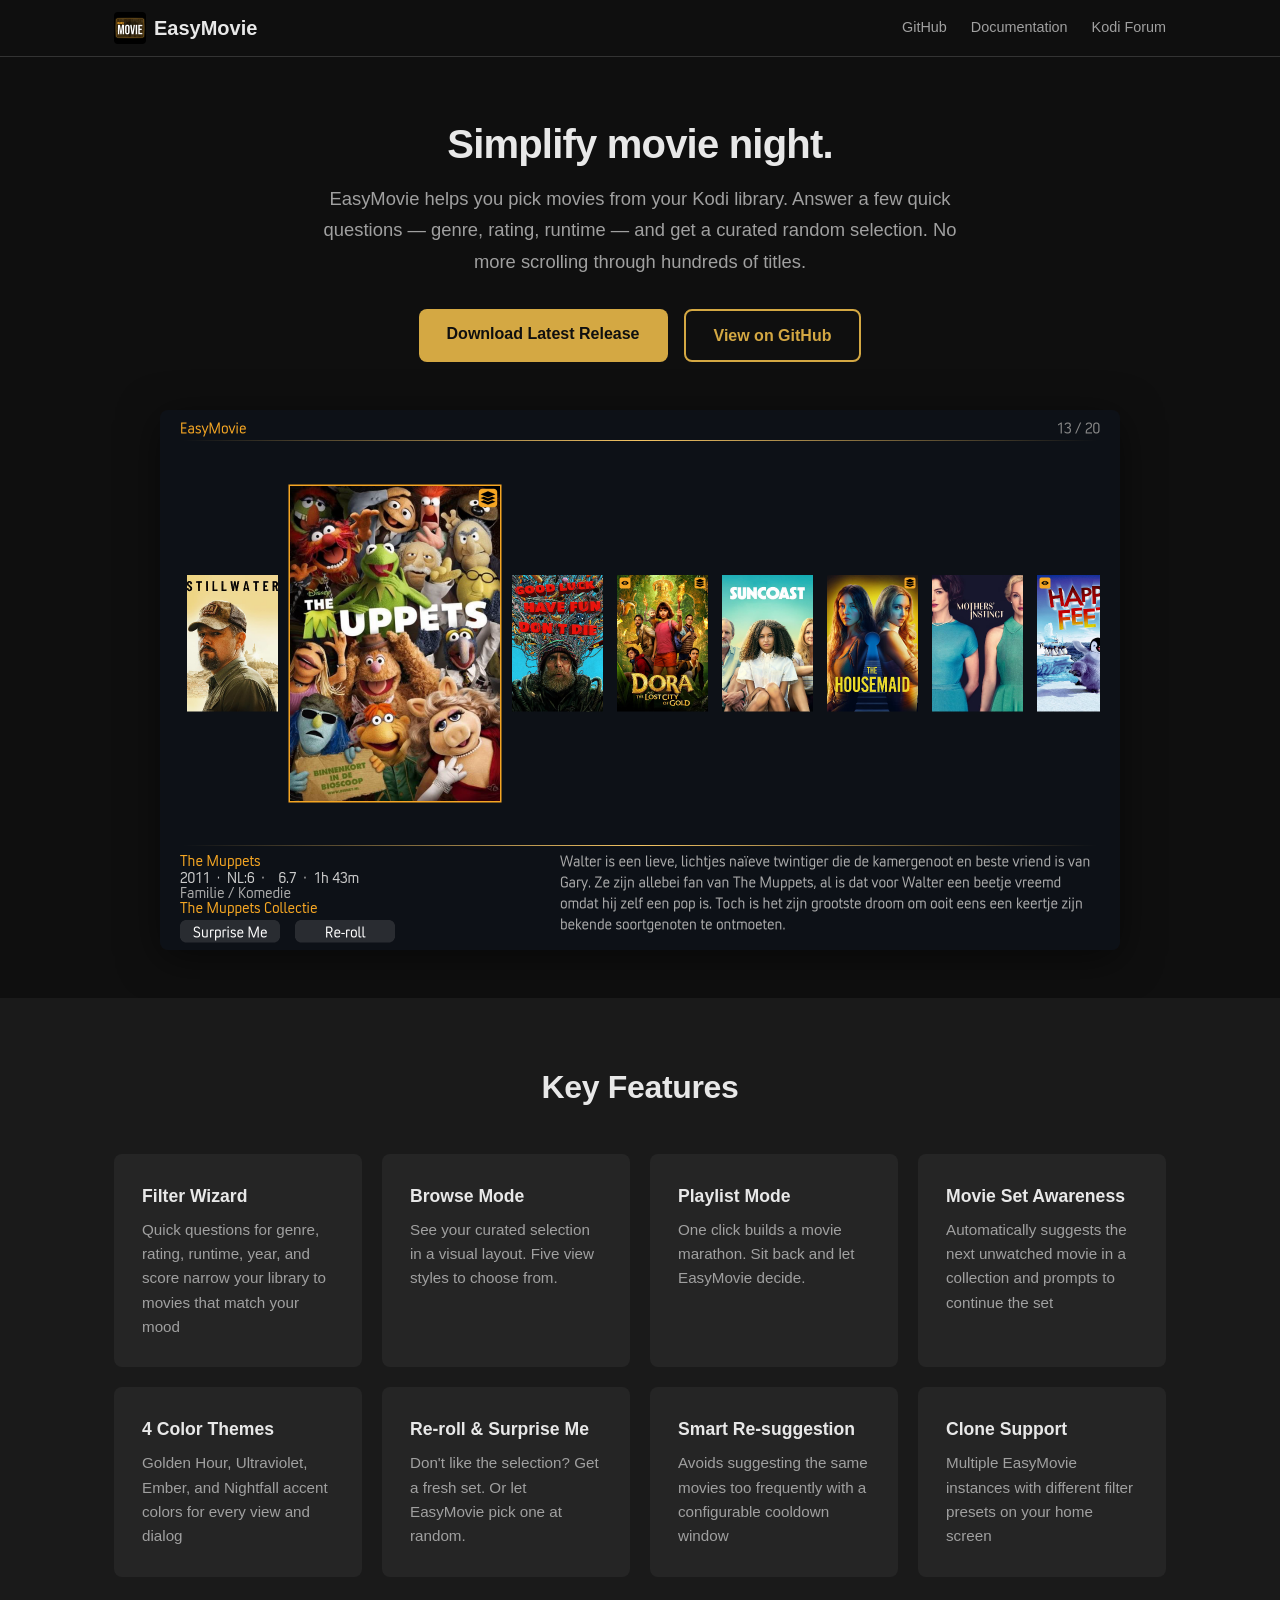
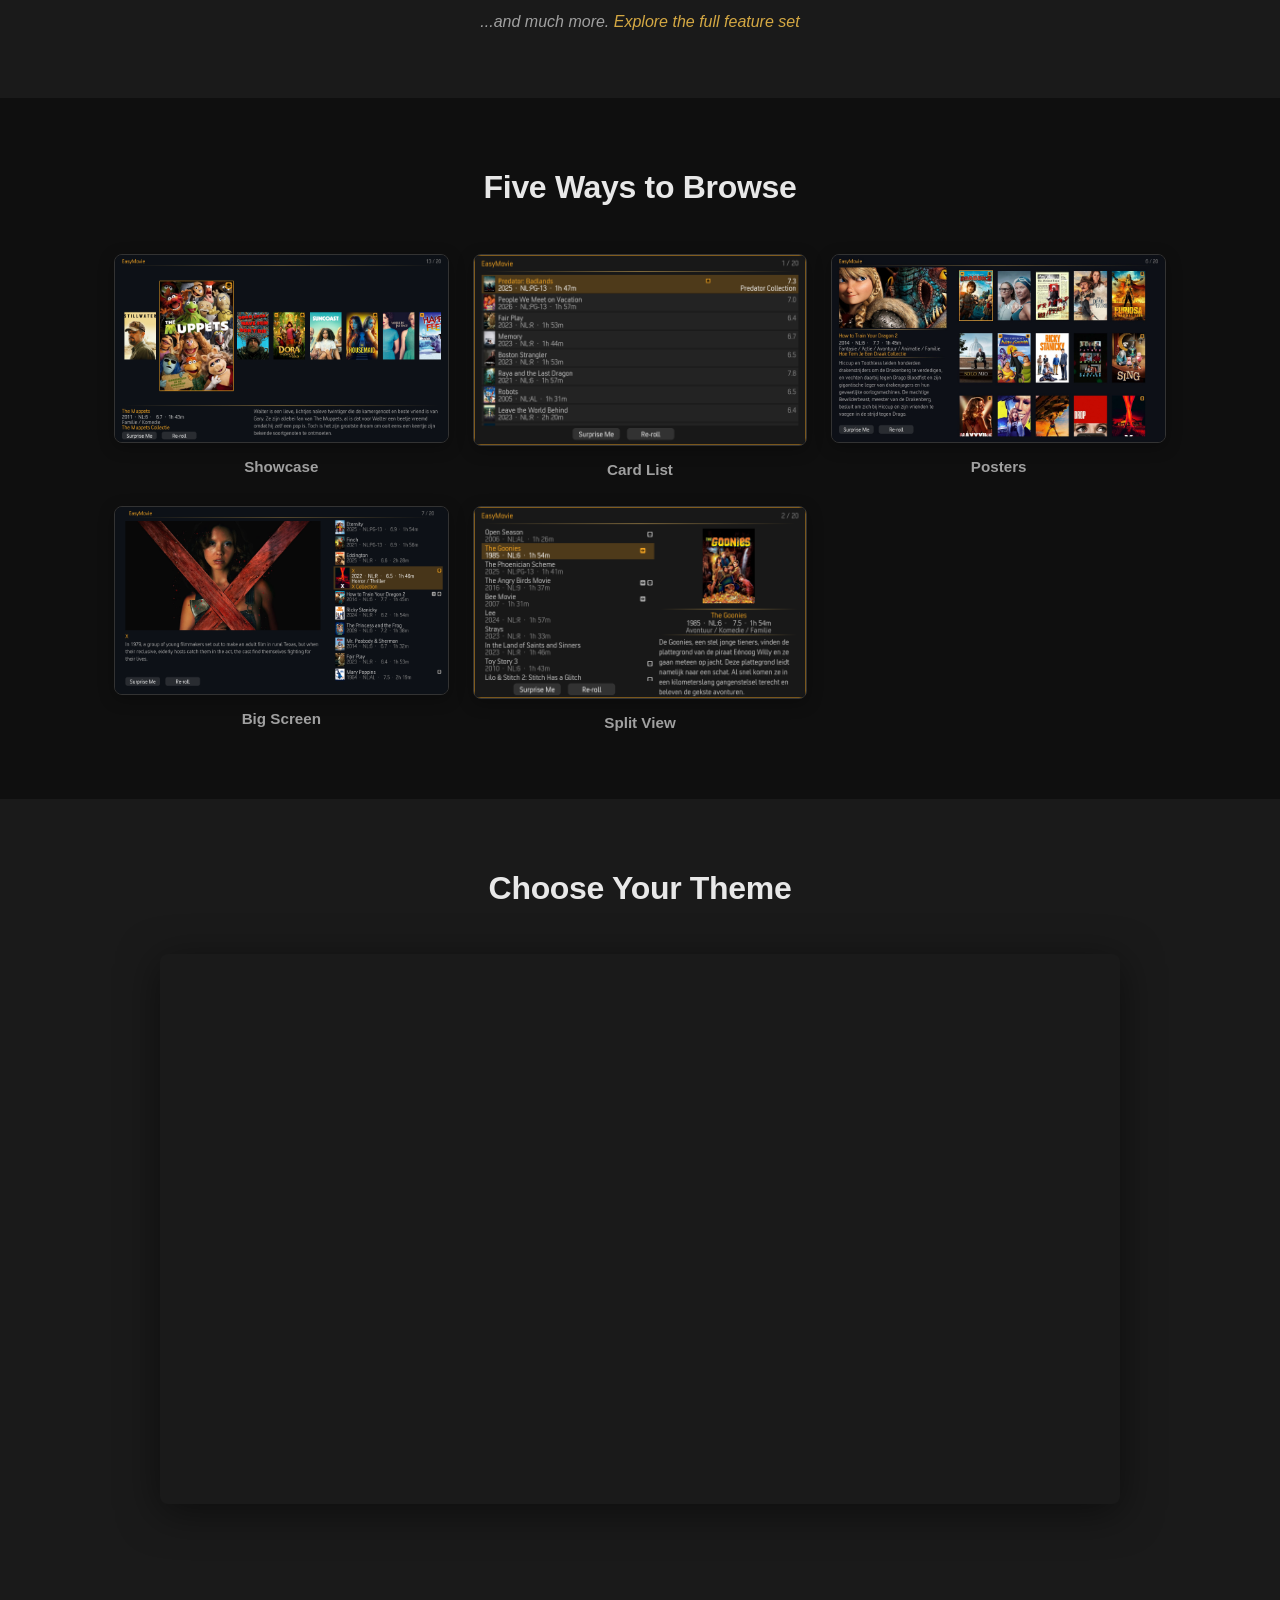
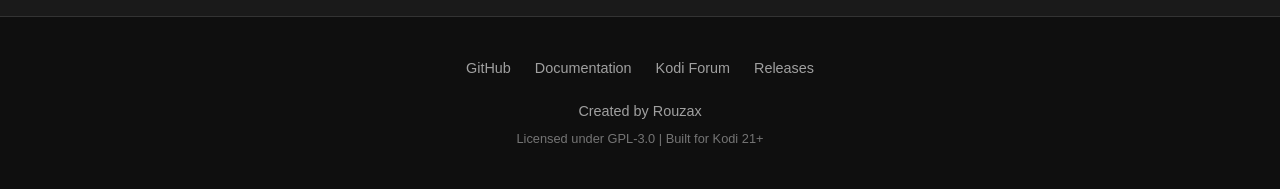
==== site/index.html @ fac3b6c4 "docs(site): scaffold MkDocs Material site and gh-pages deploy - Move docs/index.html landing page as" ====
<!DOCTYPE html>
<html lang="en">
<head>
    <meta charset="UTF-8">
    <meta name="viewport" content="width=device-width, initial-scale=1.0">
    <title>EasyMovie - Simplify movie night.</title>
    <meta name="description" content="EasyMovie helps you pick movies for movie night. Answer a few questions, get a curated selection from your Kodi library.">
    <link rel="icon" type="image/png" href="images/icon.png">
    <link rel="stylesheet" href="style.css">
</head>
<body>

<header class="site-header">
    <div class="header-inner">
        <a href="./" class="wordmark">
            <img src="images/icon.png" alt="EasyMovie icon" class="wordmark-icon" width="32" height="32">
            <span>EasyMovie</span>
        </a>
        <nav>
            <a href="https://github.com/Rouzax/script.easymovie" target="_blank" rel="noopener noreferrer">GitHub</a>
            <a href="docs/">Documentation</a>
            <a href="https://forum.kodi.tv/showthread.php?tid=385063" target="_blank" rel="noopener noreferrer">Kodi Forum</a>
        </nav>
    </div>
</header>

<main>

    <section class="hero">
        <div class="hero-inner">
            <h1>Simplify movie night.</h1>
            <p>EasyMovie helps you pick movies from your Kodi library. Answer a few quick questions &mdash; genre, rating, runtime &mdash; and get a curated random selection. No more scrolling through hundreds of titles.</p>
            <div class="hero-buttons">
                <a href="https://github.com/Rouzax/script.easymovie/releases/latest" class="btn btn-primary">Download Latest Release</a>
                <a href="https://github.com/Rouzax/script.easymovie" class="btn btn-secondary">View on GitHub</a>
            </div>
            <div class="hero-screenshot">
                <img src="images/view-showcase-golden-hour.png" alt="EasyMovie Showcase view showing movie selection in Golden Hour theme">
            </div>
        </div>
    </section>

    <section class="features">
        <div class="section-inner">
            <h2>Key Features</h2>
            <div class="features-grid">
                <div class="feature-card">
                    <h3>Filter Wizard</h3>
                    <p>Quick questions for genre, rating, runtime, year, and score narrow your library to movies that match your mood</p>
                </div>
                <div class="feature-card">
                    <h3>Browse Mode</h3>
                    <p>See your curated selection in a visual layout. Five view styles to choose from.</p>
                </div>
                <div class="feature-card">
                    <h3>Playlist Mode</h3>
                    <p>One click builds a movie marathon. Sit back and let EasyMovie decide.</p>
                </div>
                <div class="feature-card">
                    <h3>Movie Set Awareness</h3>
                    <p>Automatically suggests the next unwatched movie in a collection and prompts to continue the set</p>
                </div>
                <div class="feature-card">
                    <h3>4 Color Themes</h3>
                    <p>Golden Hour, Ultraviolet, Ember, and Nightfall accent colors for every view and dialog</p>
                </div>
                <div class="feature-card">
                    <h3>Re-roll &amp; Surprise Me</h3>
                    <p>Don't like the selection? Get a fresh set. Or let EasyMovie pick one at random.</p>
                </div>
                <div class="feature-card">
                    <h3>Smart Re-suggestion</h3>
                    <p>Avoids suggesting the same movies too frequently with a configurable cooldown window</p>
                </div>
                <div class="feature-card">
                    <h3>Clone Support</h3>
                    <p>Multiple EasyMovie instances with different filter presets on your home screen</p>
                </div>
            </div>
            <p class="features-more">...and much more. <a href="docs/">Explore the full feature set</a></p>
        </div>
    </section>

    <section class="views">
        <div class="section-inner">
            <h2>Five Ways to Browse</h2>
            <div class="views-grid">
                <div class="view-item">
                    <img src="images/view-showcase-golden-hour.png" alt="EasyMovie Showcase view with horizontal filmstrip carousel and large fanart backdrop">
                    <span class="view-label">Showcase</span>
                </div>
                <div class="view-item">
                    <img src="images/view-card-list-golden-hour.png" alt="EasyMovie Card List view showing movies in compact rows with details">
                    <span class="view-label">Card List</span>
                </div>
                <div class="view-item">
                    <img src="images/view-posters-golden-hour.png" alt="EasyMovie Posters view displaying movie poster artwork in a grid">
                    <span class="view-label">Posters</span>
                </div>
                <div class="view-item">
                    <img src="images/view-big-screen-golden-hour.png" alt="EasyMovie Big Screen view optimized for large displays with prominent artwork">
                    <span class="view-label">Big Screen</span>
                </div>
                <div class="view-item">
                    <img src="images/view-split-golden-hour.png" alt="EasyMovie Split View with movie list on the left and details on the right">
                    <span class="view-label">Split View</span>
                </div>
            </div>
        </div>
    </section>

    <section class="themes">
        <div class="section-inner">
            <h2>Choose Your Theme</h2>
            <div class="themes-crossfade">
                <div class="crossfade-container">
                    <img class="crossfade-image crossfade-1" src="images/view-split-golden-hour.png" alt="EasyMovie Split View in Golden Hour theme with warm amber tones">
                    <img class="crossfade-image crossfade-2" src="images/view-split-ember.png" alt="EasyMovie Split View in Ember theme with rich red tones">
                    <img class="crossfade-image crossfade-3" src="images/view-split-ultraviolet.png" alt="EasyMovie Split View in Ultraviolet theme with purple accents">
                    <img class="crossfade-image crossfade-4" src="images/view-split-nightfall.png" alt="EasyMovie Split View in Nightfall theme with cool blue tones">
                </div>
                <div class="theme-labels">
                    <span class="theme-label theme-label-1">Golden Hour</span>
                    <span class="theme-label theme-label-2">Ember</span>
                    <span class="theme-label theme-label-3">Ultraviolet</span>
                    <span class="theme-label theme-label-4">Nightfall</span>
                </div>
            </div>
        </div>
    </section>

</main>

<footer class="site-footer">
    <div class="footer-inner">
        <nav class="footer-links">
            <a href="https://github.com/Rouzax/script.easymovie" target="_blank" rel="noopener noreferrer">GitHub</a>
            <a href="docs/">Documentation</a>
            <a href="https://forum.kodi.tv/showthread.php?tid=385063" target="_blank" rel="noopener noreferrer">Kodi Forum</a>
            <a href="https://github.com/Rouzax/script.easymovie/releases" target="_blank" rel="noopener noreferrer">Releases</a>
        </nav>
        <p class="footer-author">Created by Rouzax</p>
        <p class="footer-meta">Licensed under GPL-3.0 | Built for Kodi 21+</p>
    </div>
</footer>

</body>
</html>
---- site/style.css ----
:root {
    --bg-primary: #0F0F0F;
    --bg-secondary: #1A1A1A;
    --bg-tertiary: #252525;
    --text-primary: #E8E8E8;
    --text-secondary: #A0A0A0;
    --accent: #D4A843;
    --accent-hover: #E0B850;
    --border: #333333;
    --max-width: 1100px;
    --radius: 8px;
}

*,
*::before,
*::after {
    box-sizing: border-box;
}

html {
    scroll-behavior: smooth;
}

body {
    margin: 0;
    padding: 0;
    background-color: var(--bg-primary);
    color: var(--text-primary);
    font-family: -apple-system, BlinkMacSystemFont, "Segoe UI", Roboto, sans-serif;
    line-height: 1.6;
    -webkit-font-smoothing: antialiased;
    -moz-osx-font-smoothing: grayscale;
}

img {
    max-width: 100%;
    height: auto;
    display: block;
}

a {
    color: var(--accent);
    text-decoration: none;
    transition: color 0.2s ease;
}

a:hover {
    color: var(--accent-hover);
}

/* -- Header ------------------------------------------------- */

.site-header {
    position: sticky;
    top: 0;
    z-index: 100;
    background-color: var(--bg-primary);
    border-bottom: 1px solid var(--border);
}

.header-inner {
    max-width: var(--max-width);
    margin: 0 auto;
    padding: 0.75rem 1.5rem;
    display: flex;
    align-items: center;
    justify-content: space-between;
}

.wordmark {
    display: flex;
    align-items: center;
    gap: 0.5rem;
    color: var(--text-primary);
    font-size: 1.25rem;
    font-weight: 700;
    text-decoration: none;
}

.wordmark:hover {
    color: var(--text-primary);
}

.wordmark-icon {
    border-radius: 4px;
}

.site-header nav {
    display: flex;
    gap: 1.5rem;
}

.site-header nav a {
    color: var(--text-secondary);
    font-size: 0.9rem;
    font-weight: 500;
}

.site-header nav a:hover {
    color: var(--accent);
}

/* -- Hero --------------------------------------------------- */

.hero {
    padding: 4rem 1.5rem 3rem;
}

.hero-inner {
    max-width: var(--max-width);
    margin: 0 auto;
    text-align: center;
}

.hero h1 {
    font-size: 2.5rem;
    font-weight: 800;
    line-height: 1.15;
    margin: 0 0 1rem;
    letter-spacing: -0.02em;
}

.hero p {
    font-size: 1.15rem;
    color: var(--text-secondary);
    max-width: 640px;
    margin: 0 auto 2rem;
    line-height: 1.7;
}

.hero-buttons {
    display: flex;
    gap: 1rem;
    justify-content: center;
    flex-wrap: wrap;
    margin-bottom: 3rem;
}

.btn {
    display: inline-block;
    padding: 0.75rem 1.75rem;
    border-radius: var(--radius);
    font-size: 1rem;
    font-weight: 600;
    text-decoration: none;
    transition: background-color 0.2s ease, border-color 0.2s ease, transform 0.15s ease;
}

.btn:hover {
    transform: translateY(-1px);
}

.btn-primary {
    background-color: var(--accent);
    color: #0F0F0F;
}

.btn-primary:hover {
    background-color: var(--accent-hover);
    color: #0F0F0F;
}

.btn-secondary {
    background-color: transparent;
    color: var(--accent);
    border: 2px solid var(--accent);
}

.btn-secondary:hover {
    border-color: var(--accent-hover);
    color: var(--accent-hover);
}

.hero-screenshot {
    border-radius: var(--radius);
    overflow: hidden;
    box-shadow: 0 8px 40px rgba(0, 0, 0, 0.5);
    max-width: 960px;
    margin: 0 auto;
}

/* -- Sections (shared) -------------------------------------- */

.section-inner {
    max-width: var(--max-width);
    margin: 0 auto;
    padding: 4rem 1.5rem;
}

.section-inner h2 {
    font-size: 2rem;
    font-weight: 700;
    text-align: center;
    margin: 0 0 2.5rem;
    letter-spacing: -0.01em;
}

/* -- Features ----------------------------------------------- */

.features {
    background-color: var(--bg-secondary);
}

.features-grid {
    display: grid;
    grid-template-columns: repeat(4, 1fr);
    gap: 1.25rem;
}

.feature-card {
    background-color: var(--bg-tertiary);
    border-radius: var(--radius);
    padding: 1.75rem;
    transition: transform 0.2s ease, box-shadow 0.2s ease;
}

.feature-card:hover {
    transform: translateY(-3px);
    box-shadow: 0 6px 24px rgba(0, 0, 0, 0.3);
}

.feature-card h3 {
    font-size: 1.1rem;
    font-weight: 600;
    margin: 0 0 0.5rem;
    color: var(--text-primary);
}

.feature-card p {
    font-size: 0.95rem;
    color: var(--text-secondary);
    margin: 0;
    line-height: 1.6;
}

.features-more {
    text-align: center;
    margin: 2rem 0 0;
    font-size: 1rem;
    color: var(--text-secondary);
    font-style: italic;
}

/* -- Views -------------------------------------------------- */

.views-grid {
    display: grid;
    grid-template-columns: repeat(3, 1fr);
    gap: 1.5rem;
}

.views-grid .view-item:nth-child(4),
.views-grid .view-item:nth-child(5) {
    /* Center the last two items in a 3-column grid */
}

.view-item {
    text-align: center;
}

.view-item img {
    border-radius: var(--radius);
    border: 1px solid var(--border);
    box-shadow: 0 4px 16px rgba(0, 0, 0, 0.3);
    margin: 0 auto;
}

.view-label {
    display: block;
    margin-top: 0.75rem;
    font-size: 0.95rem;
    font-weight: 600;
    color: var(--text-secondary);
}

/* -- Themes crossfade --------------------------------------- */

.themes {
    background-color: var(--bg-secondary);
}

.themes-crossfade {
    max-width: 960px;
    margin: 0 auto;
}

.crossfade-container {
    position: relative;
    width: 100%;
    border-radius: var(--radius);
    overflow: hidden;
    box-shadow: 0 8px 40px rgba(0, 0, 0, 0.5);
}

.crossfade-container img:first-child {
    position: relative;
}

.crossfade-image {
    position: absolute;
    top: 0;
    left: 0;
    width: 100%;
    height: auto;
    opacity: 0;
    animation: crossfade 16s infinite;
}

.crossfade-image:first-child {
    position: relative;
}

.crossfade-1 { animation-delay: 0s; }
.crossfade-2 { animation-delay: 4s; }
.crossfade-3 { animation-delay: 8s; }
.crossfade-4 { animation-delay: 12s; }

@keyframes crossfade {
    0%   { opacity: 0; }
    4%   { opacity: 1; }
    25%  { opacity: 1; }
    29%  { opacity: 0; }
    100% { opacity: 0; }
}

.theme-labels {
    position: relative;
    height: 2rem;
    margin-top: 1rem;
    text-align: center;
}

.theme-label {
    position: absolute;
    left: 0;
    right: 0;
    font-size: 1.1rem;
    font-weight: 700;
    letter-spacing: 0.02em;
    opacity: 0;
    animation: crossfade 16s infinite;
}

.theme-label-1 {
    color: #D4A843;
    animation-delay: 0s;
}

.theme-label-2 {
    color: #C85A4A;
    animation-delay: 4s;
}

.theme-label-3 {
    color: #9B6EC5;
    animation-delay: 8s;
}

.theme-label-4 {
    color: #5B8FA8;
    animation-delay: 12s;
}

/* -- Footer ------------------------------------------------- */

.site-footer {
    background-color: var(--bg-primary);
    border-top: 1px solid var(--border);
}

.footer-inner {
    max-width: var(--max-width);
    margin: 0 auto;
    padding: 2.5rem 1.5rem;
    text-align: center;
}

.footer-links {
    display: flex;
    gap: 1.5rem;
    justify-content: center;
    flex-wrap: wrap;
    margin-bottom: 1.25rem;
}

.footer-links a {
    color: var(--text-secondary);
    font-size: 0.9rem;
    font-weight: 500;
}

.footer-links a:hover {
    color: var(--accent);
}

.footer-author {
    font-size: 0.9rem;
    color: var(--text-secondary);
    margin: 0 0 0.35rem;
}

.footer-meta {
    font-size: 0.8rem;
    color: var(--text-secondary);
    margin: 0;
    opacity: 0.7;
}

/* -- Responsive: tablet (768px) ----------------------------- */

@media (max-width: 768px) {
    .hero h1 {
        font-size: 2rem;
    }

    .hero p {
        font-size: 1.05rem;
    }

    .features-grid {
        grid-template-columns: repeat(2, 1fr);
    }

    .views-grid {
        grid-template-columns: repeat(2, 1fr);
    }

    .section-inner h2 {
        font-size: 1.75rem;
    }
}

/* -- Responsive: small tablet (640px) ----------------------- */

@media (max-width: 640px) {
    .features-grid {
        grid-template-columns: 1fr;
    }
}

/* -- Responsive: mobile (480px) ----------------------------- */

@media (max-width: 480px) {
    .hero {
        padding: 2.5rem 1rem 2rem;
    }

    .hero h1 {
        font-size: 1.6rem;
    }

    .hero p {
        font-size: 1rem;
    }

    .hero-buttons {
        flex-direction: column;
        align-items: center;
    }

    .btn {
        width: 100%;
        max-width: 280px;
        text-align: center;
    }

    .section-inner {
        padding: 3rem 1rem;
    }

    .section-inner h2 {
        font-size: 1.5rem;
    }

    .views-grid {
        grid-template-columns: 1fr;
    }

    .site-header nav {
        gap: 1rem;
    }

    .site-header nav a {
        font-size: 0.8rem;
    }
}
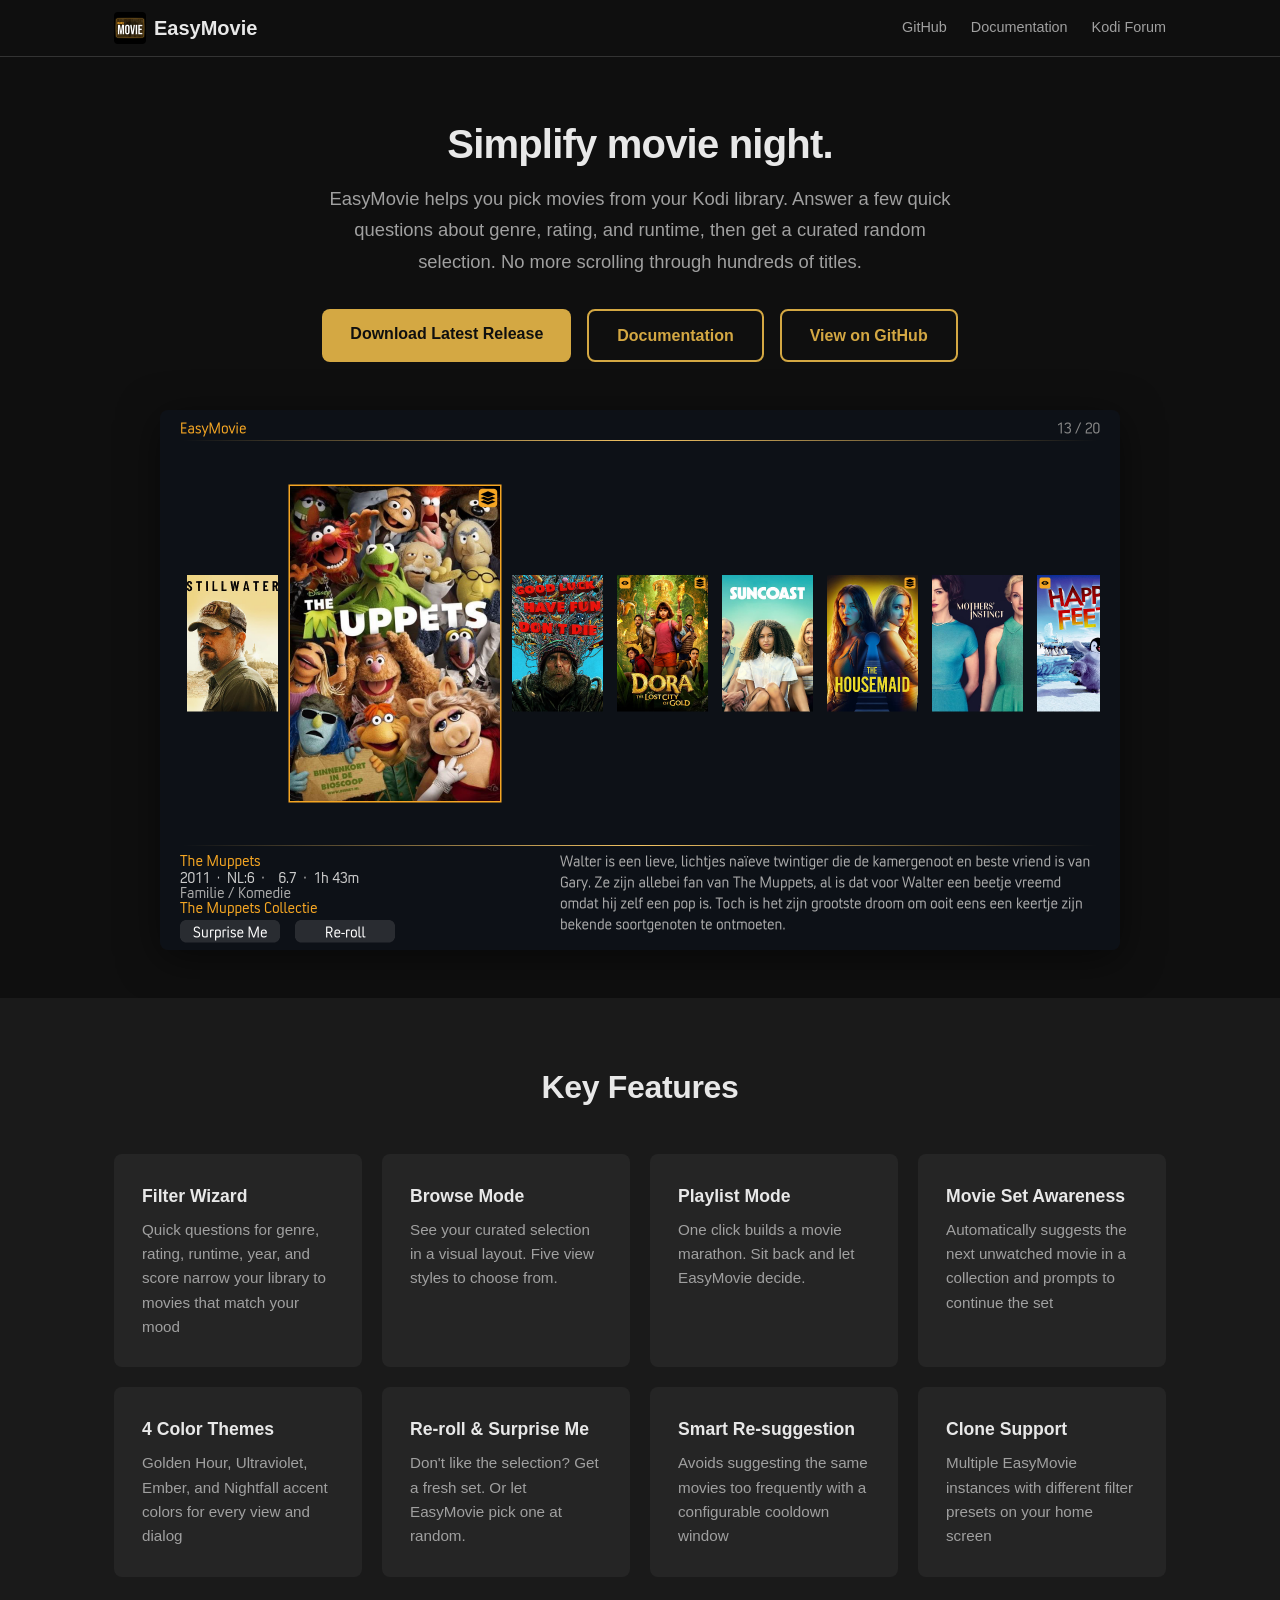
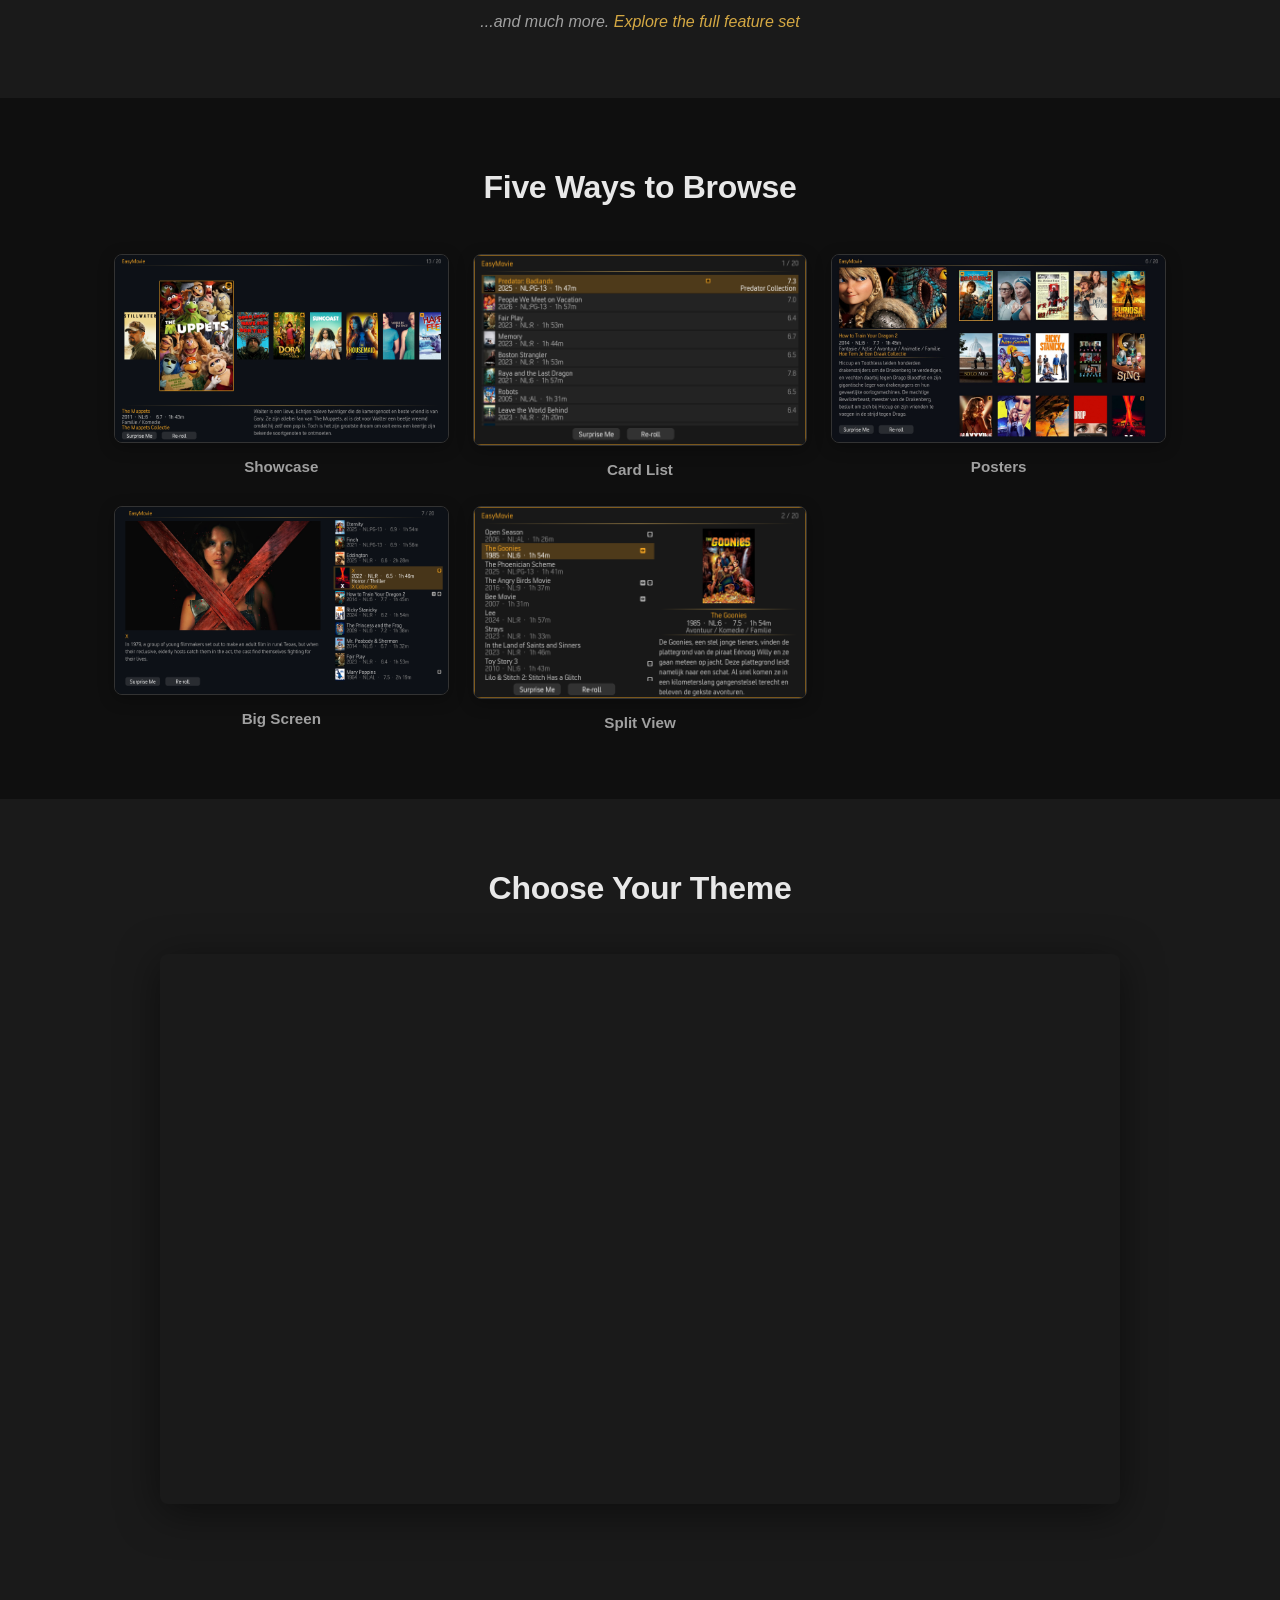
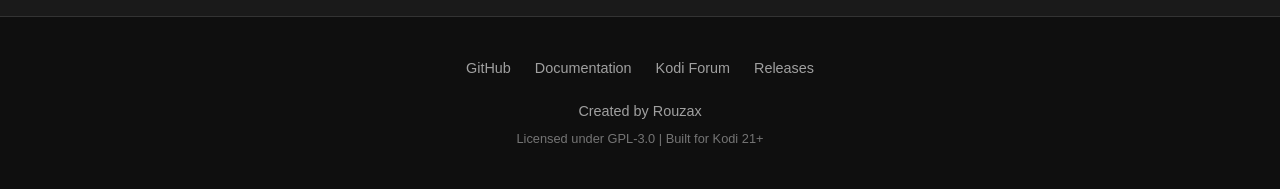
==== commit d5bcbf2d: "docs(landing): point README at new docs site, fix em-dashes, add Docs CTA - README: replace wiki/* U" ====
--- a/site/index.html
+++ b/site/index.html
@@ -29,9 +29,10 @@
     <section class="hero">
         <div class="hero-inner">
             <h1>Simplify movie night.</h1>
-            <p>EasyMovie helps you pick movies from your Kodi library. Answer a few quick questions &mdash; genre, rating, runtime &mdash; and get a curated random selection. No more scrolling through hundreds of titles.</p>
+            <p>EasyMovie helps you pick movies from your Kodi library. Answer a few quick questions about genre, rating, and runtime, then get a curated random selection. No more scrolling through hundreds of titles.</p>
             <div class="hero-buttons">
                 <a href="https://github.com/Rouzax/script.easymovie/releases/latest" class="btn btn-primary">Download Latest Release</a>
+                <a href="docs/" class="btn btn-secondary">Documentation</a>
                 <a href="https://github.com/Rouzax/script.easymovie" class="btn btn-secondary">View on GitHub</a>
             </div>
             <div class="hero-screenshot">
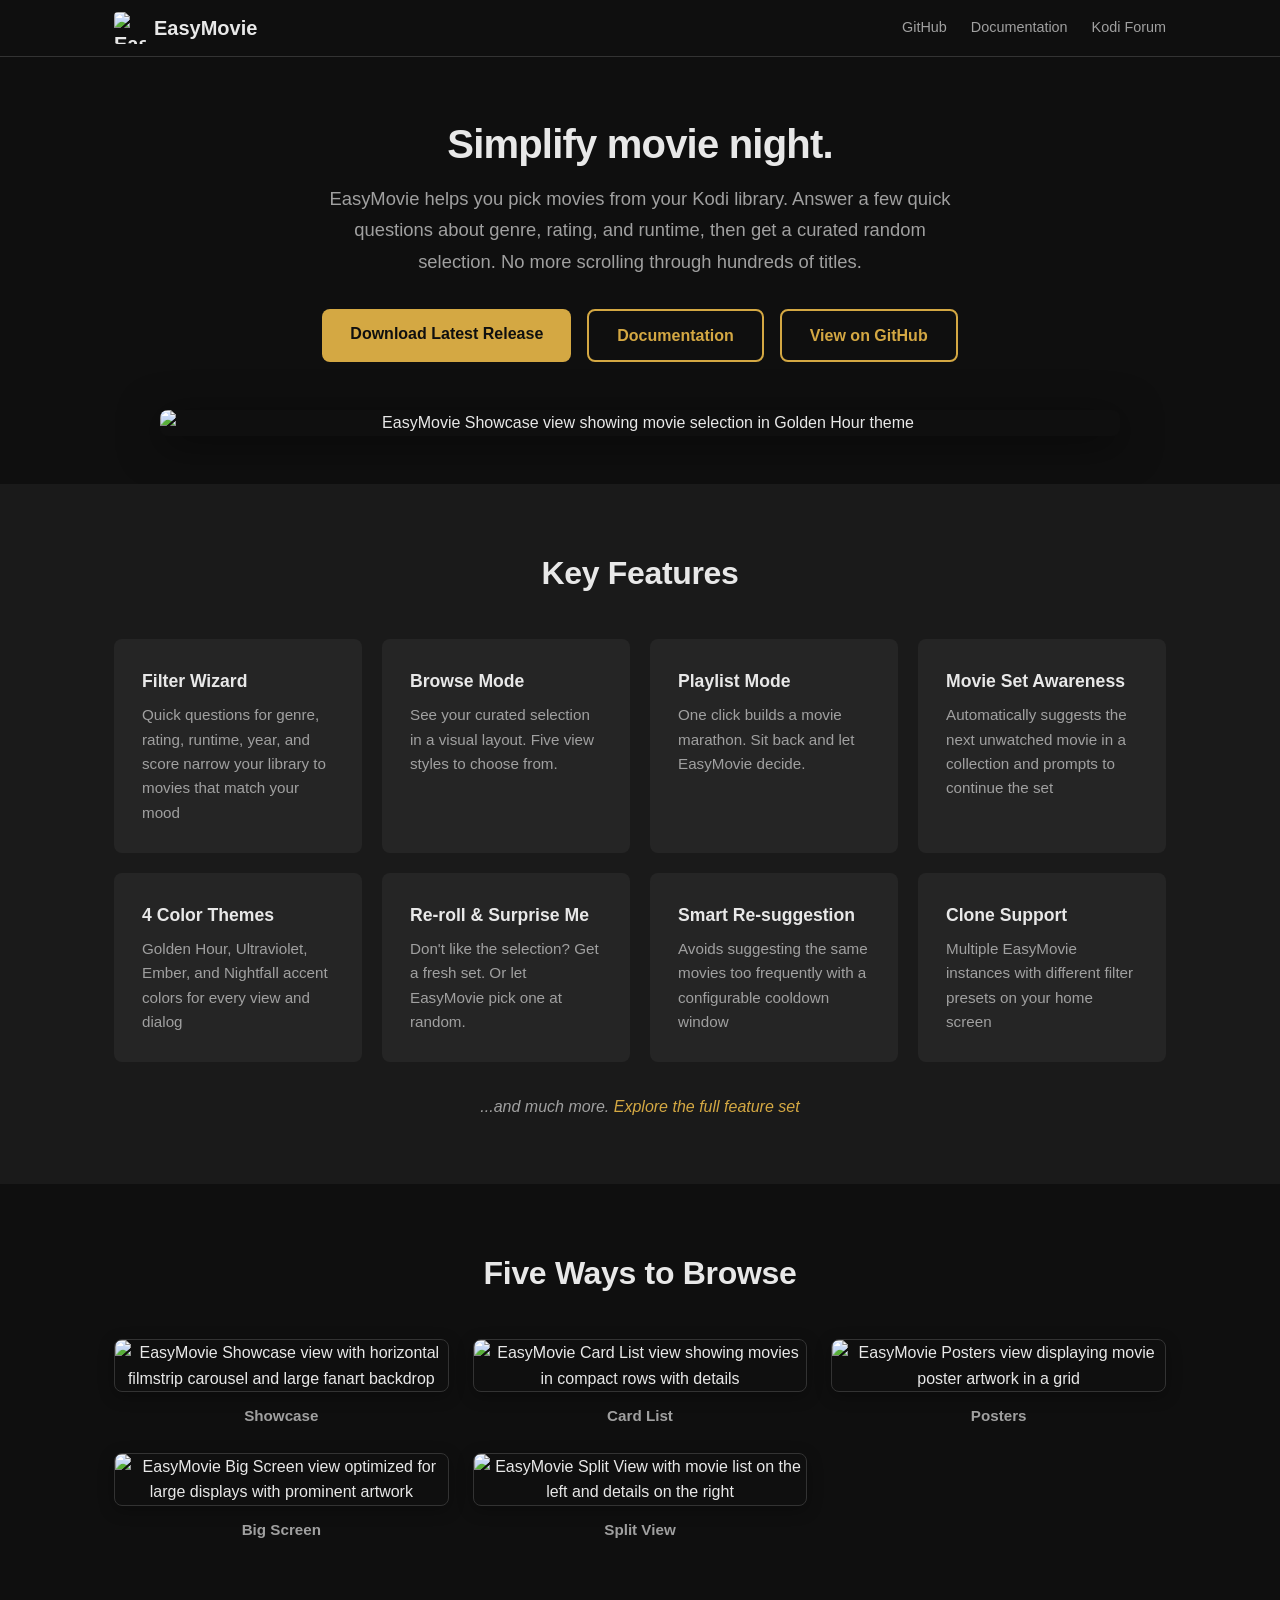
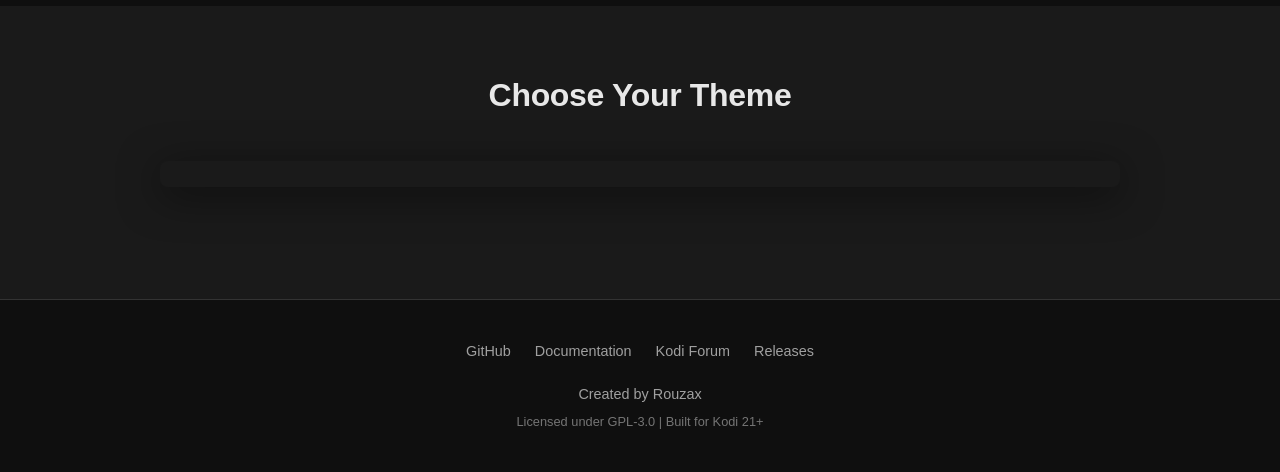
==== commit 58a45c8d: "docs: move screenshots to assets/screenshots, deduplicate landing page images Rename docs/wiki-image" ====
--- a/site/index.html
+++ b/site/index.html
@@ -5,7 +5,7 @@
     <meta name="viewport" content="width=device-width, initial-scale=1.0">
     <title>EasyMovie - Simplify movie night.</title>
     <meta name="description" content="EasyMovie helps you pick movies for movie night. Answer a few questions, get a curated selection from your Kodi library.">
-    <link rel="icon" type="image/png" href="images/icon.png">
+    <link rel="icon" type="image/png" href="docs/assets/icon.png">
     <link rel="stylesheet" href="style.css">
 </head>
 <body>
@@ -13,7 +13,7 @@
 <header class="site-header">
     <div class="header-inner">
         <a href="./" class="wordmark">
-            <img src="images/icon.png" alt="EasyMovie icon" class="wordmark-icon" width="32" height="32">
+            <img src="docs/assets/icon.png" alt="EasyMovie icon" class="wordmark-icon" width="32" height="32">
             <span>EasyMovie</span>
         </a>
         <nav>
@@ -36,7 +36,7 @@
                 <a href="https://github.com/Rouzax/script.easymovie" class="btn btn-secondary">View on GitHub</a>
             </div>
             <div class="hero-screenshot">
-                <img src="images/view-showcase-golden-hour.png" alt="EasyMovie Showcase view showing movie selection in Golden Hour theme">
+                <img src="docs/assets/screenshots/view-showcase-golden-hour.png" alt="EasyMovie Showcase view showing movie selection in Golden Hour theme">
             </div>
         </div>
     </section>
@@ -87,23 +87,23 @@
             <h2>Five Ways to Browse</h2>
             <div class="views-grid">
                 <div class="view-item">
-                    <img src="images/view-showcase-golden-hour.png" alt="EasyMovie Showcase view with horizontal filmstrip carousel and large fanart backdrop">
+                    <img src="docs/assets/screenshots/view-showcase-golden-hour.png" alt="EasyMovie Showcase view with horizontal filmstrip carousel and large fanart backdrop">
                     <span class="view-label">Showcase</span>
                 </div>
                 <div class="view-item">
-                    <img src="images/view-card-list-golden-hour.png" alt="EasyMovie Card List view showing movies in compact rows with details">
+                    <img src="docs/assets/screenshots/view-card-list-golden-hour.png" alt="EasyMovie Card List view showing movies in compact rows with details">
                     <span class="view-label">Card List</span>
                 </div>
                 <div class="view-item">
-                    <img src="images/view-posters-golden-hour.png" alt="EasyMovie Posters view displaying movie poster artwork in a grid">
+                    <img src="docs/assets/screenshots/view-posters-golden-hour.png" alt="EasyMovie Posters view displaying movie poster artwork in a grid">
                     <span class="view-label">Posters</span>
                 </div>
                 <div class="view-item">
-                    <img src="images/view-big-screen-golden-hour.png" alt="EasyMovie Big Screen view optimized for large displays with prominent artwork">
+                    <img src="docs/assets/screenshots/view-big-screen-golden-hour.png" alt="EasyMovie Big Screen view optimized for large displays with prominent artwork">
                     <span class="view-label">Big Screen</span>
                 </div>
                 <div class="view-item">
-                    <img src="images/view-split-golden-hour.png" alt="EasyMovie Split View with movie list on the left and details on the right">
+                    <img src="docs/assets/screenshots/view-split-golden-hour.png" alt="EasyMovie Split View with movie list on the left and details on the right">
                     <span class="view-label">Split View</span>
                 </div>
             </div>
@@ -115,10 +115,10 @@
             <h2>Choose Your Theme</h2>
             <div class="themes-crossfade">
                 <div class="crossfade-container">
-                    <img class="crossfade-image crossfade-1" src="images/view-split-golden-hour.png" alt="EasyMovie Split View in Golden Hour theme with warm amber tones">
-                    <img class="crossfade-image crossfade-2" src="images/view-split-ember.png" alt="EasyMovie Split View in Ember theme with rich red tones">
-                    <img class="crossfade-image crossfade-3" src="images/view-split-ultraviolet.png" alt="EasyMovie Split View in Ultraviolet theme with purple accents">
-                    <img class="crossfade-image crossfade-4" src="images/view-split-nightfall.png" alt="EasyMovie Split View in Nightfall theme with cool blue tones">
+                    <img class="crossfade-image crossfade-1" src="docs/assets/screenshots/view-split-golden-hour.png" alt="EasyMovie Split View in Golden Hour theme with warm amber tones">
+                    <img class="crossfade-image crossfade-2" src="docs/assets/screenshots/view-split-ember.png" alt="EasyMovie Split View in Ember theme with rich red tones">
+                    <img class="crossfade-image crossfade-3" src="docs/assets/screenshots/view-split-ultraviolet.png" alt="EasyMovie Split View in Ultraviolet theme with purple accents">
+                    <img class="crossfade-image crossfade-4" src="docs/assets/screenshots/view-split-nightfall.png" alt="EasyMovie Split View in Nightfall theme with cool blue tones">
                 </div>
                 <div class="theme-labels">
                     <span class="theme-label theme-label-1">Golden Hour</span>
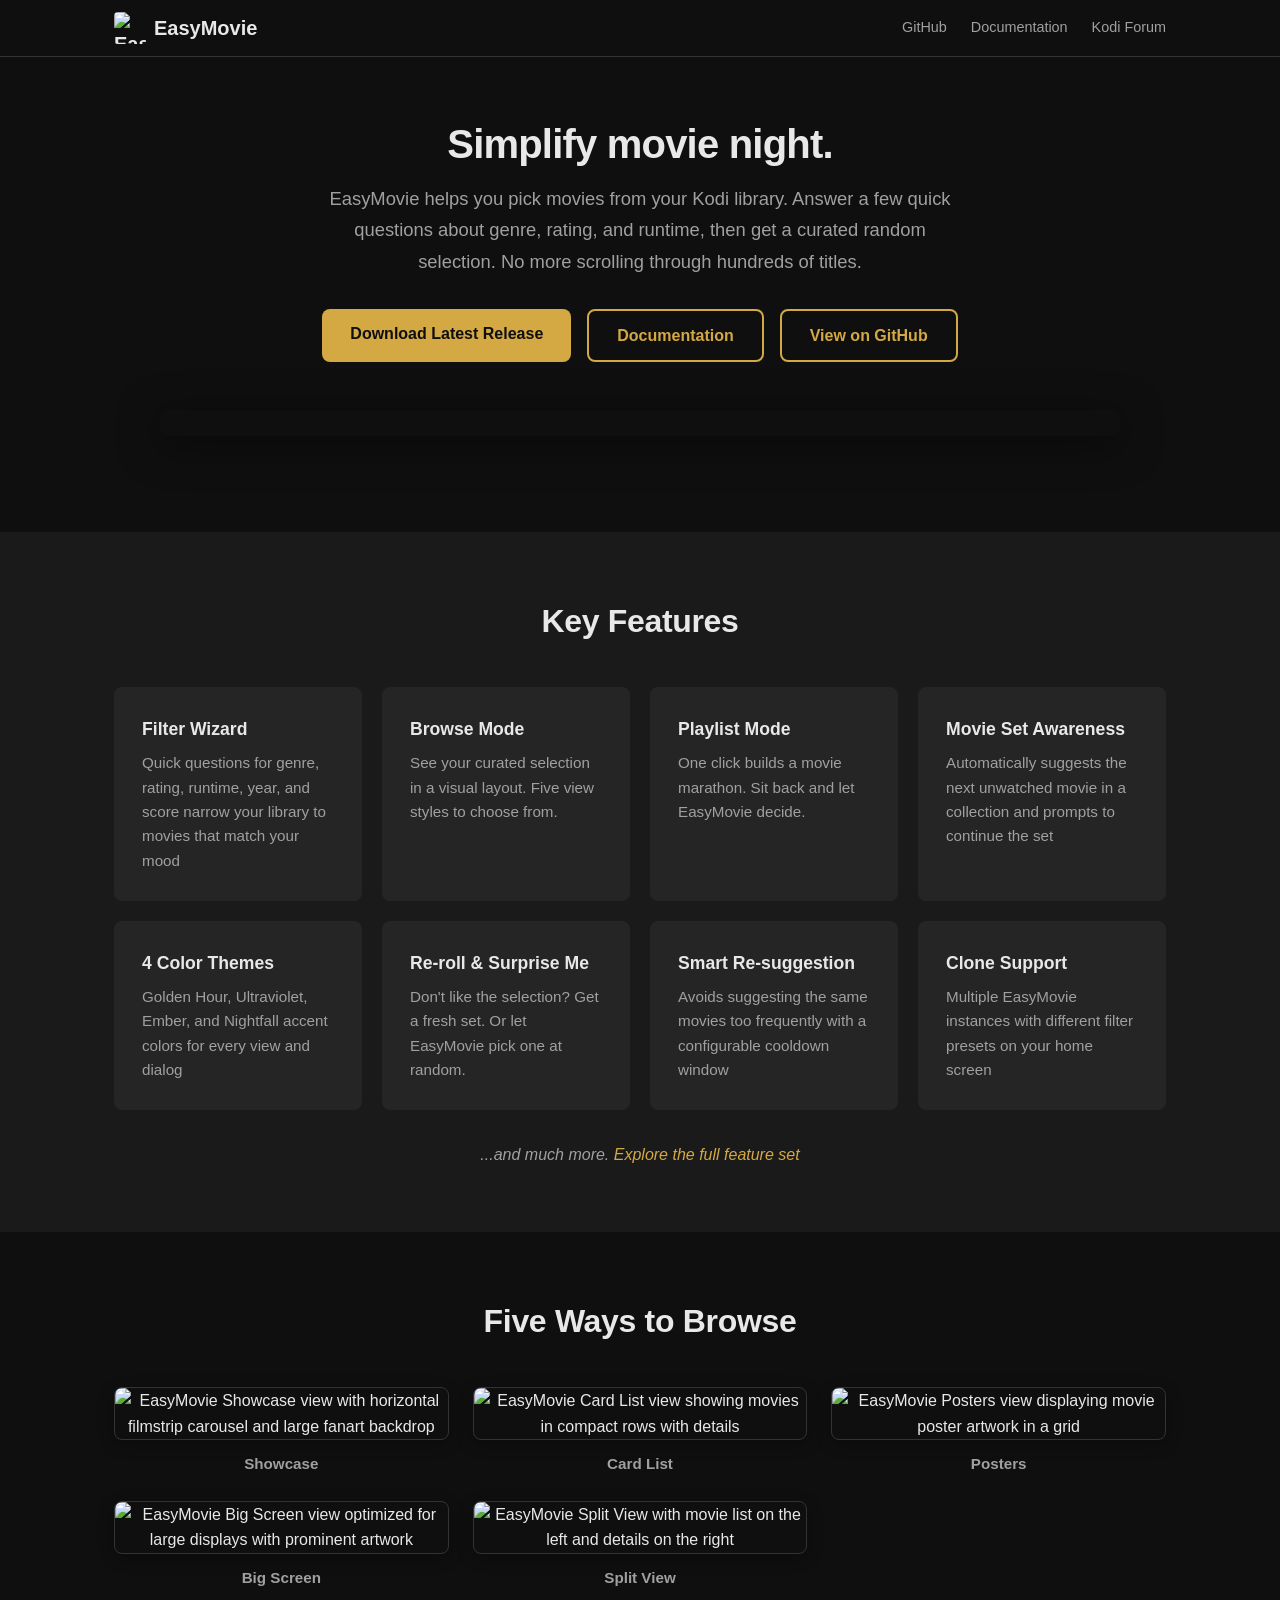
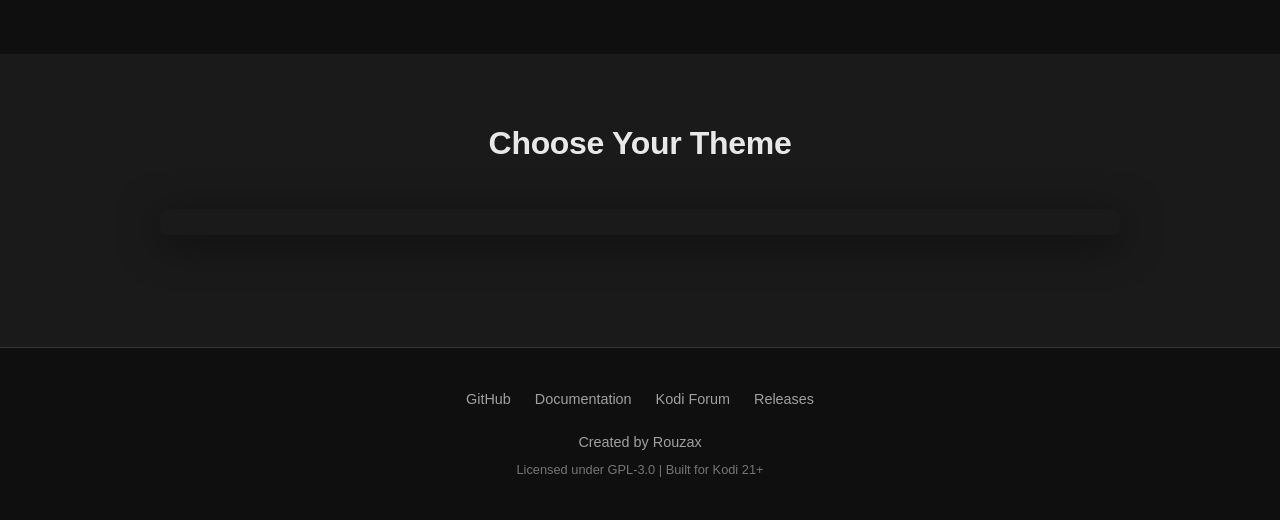
==== commit dcd994f0: "docs(landing): replace static hero with animated flow crossfade Show the full wizard-to-browse journ" ====
--- a/site/index.html
+++ b/site/index.html
@@ -35,8 +35,27 @@
                 <a href="docs/" class="btn btn-secondary">Documentation</a>
                 <a href="https://github.com/Rouzax/script.easymovie" class="btn btn-secondary">View on GitHub</a>
             </div>
-            <div class="hero-screenshot">
-                <img src="docs/assets/screenshots/view-showcase-golden-hour.png" alt="EasyMovie Showcase view showing movie selection in Golden Hour theme">
+            <div class="hero-flow">
+                <div class="flow-container">
+                    <img class="flow-image flow-1" src="docs/assets/screenshots/dialog-select-genres.png" alt="EasyMovie filter wizard: genre selection dialog">
+                    <img class="flow-image flow-2" src="docs/assets/screenshots/dialog-runtime.png" alt="EasyMovie filter wizard: runtime selection dialog">
+                    <img class="flow-image flow-3" src="docs/assets/screenshots/dialog-score.png" alt="EasyMovie filter wizard: score threshold dialog">
+                    <img class="flow-image flow-4" src="docs/assets/screenshots/view-showcase-golden-hour.png" alt="EasyMovie Showcase view with filmstrip carousel">
+                    <img class="flow-image flow-5" src="docs/assets/screenshots/view-card-list-golden-hour.png" alt="EasyMovie Card List view with compact rows">
+                    <img class="flow-image flow-6" src="docs/assets/screenshots/view-posters-golden-hour.png" alt="EasyMovie Posters view with movie artwork grid">
+                    <img class="flow-image flow-7" src="docs/assets/screenshots/view-big-screen-golden-hour.png" alt="EasyMovie Big Screen view for large displays">
+                    <img class="flow-image flow-8" src="docs/assets/screenshots/view-split-golden-hour.png" alt="EasyMovie Split View with list and details">
+                </div>
+                <div class="flow-labels">
+                    <span class="flow-label flow-label-1">Step 1: Pick your genres</span>
+                    <span class="flow-label flow-label-2">Step 2: Set your runtime</span>
+                    <span class="flow-label flow-label-3">Step 3: Set minimum score</span>
+                    <span class="flow-label flow-label-4">Browse: Showcase</span>
+                    <span class="flow-label flow-label-5">Browse: Card List</span>
+                    <span class="flow-label flow-label-6">Browse: Posters</span>
+                    <span class="flow-label flow-label-7">Browse: Big Screen</span>
+                    <span class="flow-label flow-label-8">Browse: Split View</span>
+                </div>
             </div>
         </div>
     </section>
--- a/site/style.css
+++ b/site/style.css
@@ -171,13 +171,79 @@
     color: var(--accent-hover);
 }
 
-.hero-screenshot {
+/* -- Hero flow crossfade ------------------------------------ */
+
+.hero-flow {
+    max-width: 960px;
+    margin: 0 auto;
+}
+
+.flow-container {
+    position: relative;
+    width: 100%;
     border-radius: var(--radius);
     overflow: hidden;
     box-shadow: 0 8px 40px rgba(0, 0, 0, 0.5);
-    max-width: 960px;
-    margin: 0 auto;
-}
+}
+
+.flow-image {
+    position: absolute;
+    top: 0;
+    left: 0;
+    width: 100%;
+    height: auto;
+    opacity: 0;
+    animation: flow8 21s infinite;
+}
+
+.flow-image:first-child {
+    position: relative;
+}
+
+.flow-1 { animation-delay: 0s; }
+.flow-2 { animation-delay: 2.625s; }
+.flow-3 { animation-delay: 5.25s; }
+.flow-4 { animation-delay: 7.875s; }
+.flow-5 { animation-delay: 10.5s; }
+.flow-6 { animation-delay: 13.125s; }
+.flow-7 { animation-delay: 15.75s; }
+.flow-8 { animation-delay: 18.375s; }
+
+@keyframes flow8 {
+    0%      { opacity: 0; }
+    1.5%    { opacity: 1; }
+    12.5%   { opacity: 1; }
+    14%     { opacity: 0; }
+    100%    { opacity: 0; }
+}
+
+.flow-labels {
+    position: relative;
+    height: 2rem;
+    margin-top: 1rem;
+    text-align: center;
+}
+
+.flow-label {
+    position: absolute;
+    left: 0;
+    right: 0;
+    font-size: 1.1rem;
+    font-weight: 700;
+    letter-spacing: 0.02em;
+    color: var(--accent);
+    opacity: 0;
+    animation: flow8 21s infinite;
+}
+
+.flow-label-1 { animation-delay: 0s; }
+.flow-label-2 { animation-delay: 2.625s; }
+.flow-label-3 { animation-delay: 5.25s; }
+.flow-label-4 { animation-delay: 7.875s; }
+.flow-label-5 { animation-delay: 10.5s; }
+.flow-label-6 { animation-delay: 13.125s; }
+.flow-label-7 { animation-delay: 15.75s; }
+.flow-label-8 { animation-delay: 18.375s; }
 
 /* -- Sections (shared) -------------------------------------- */
 
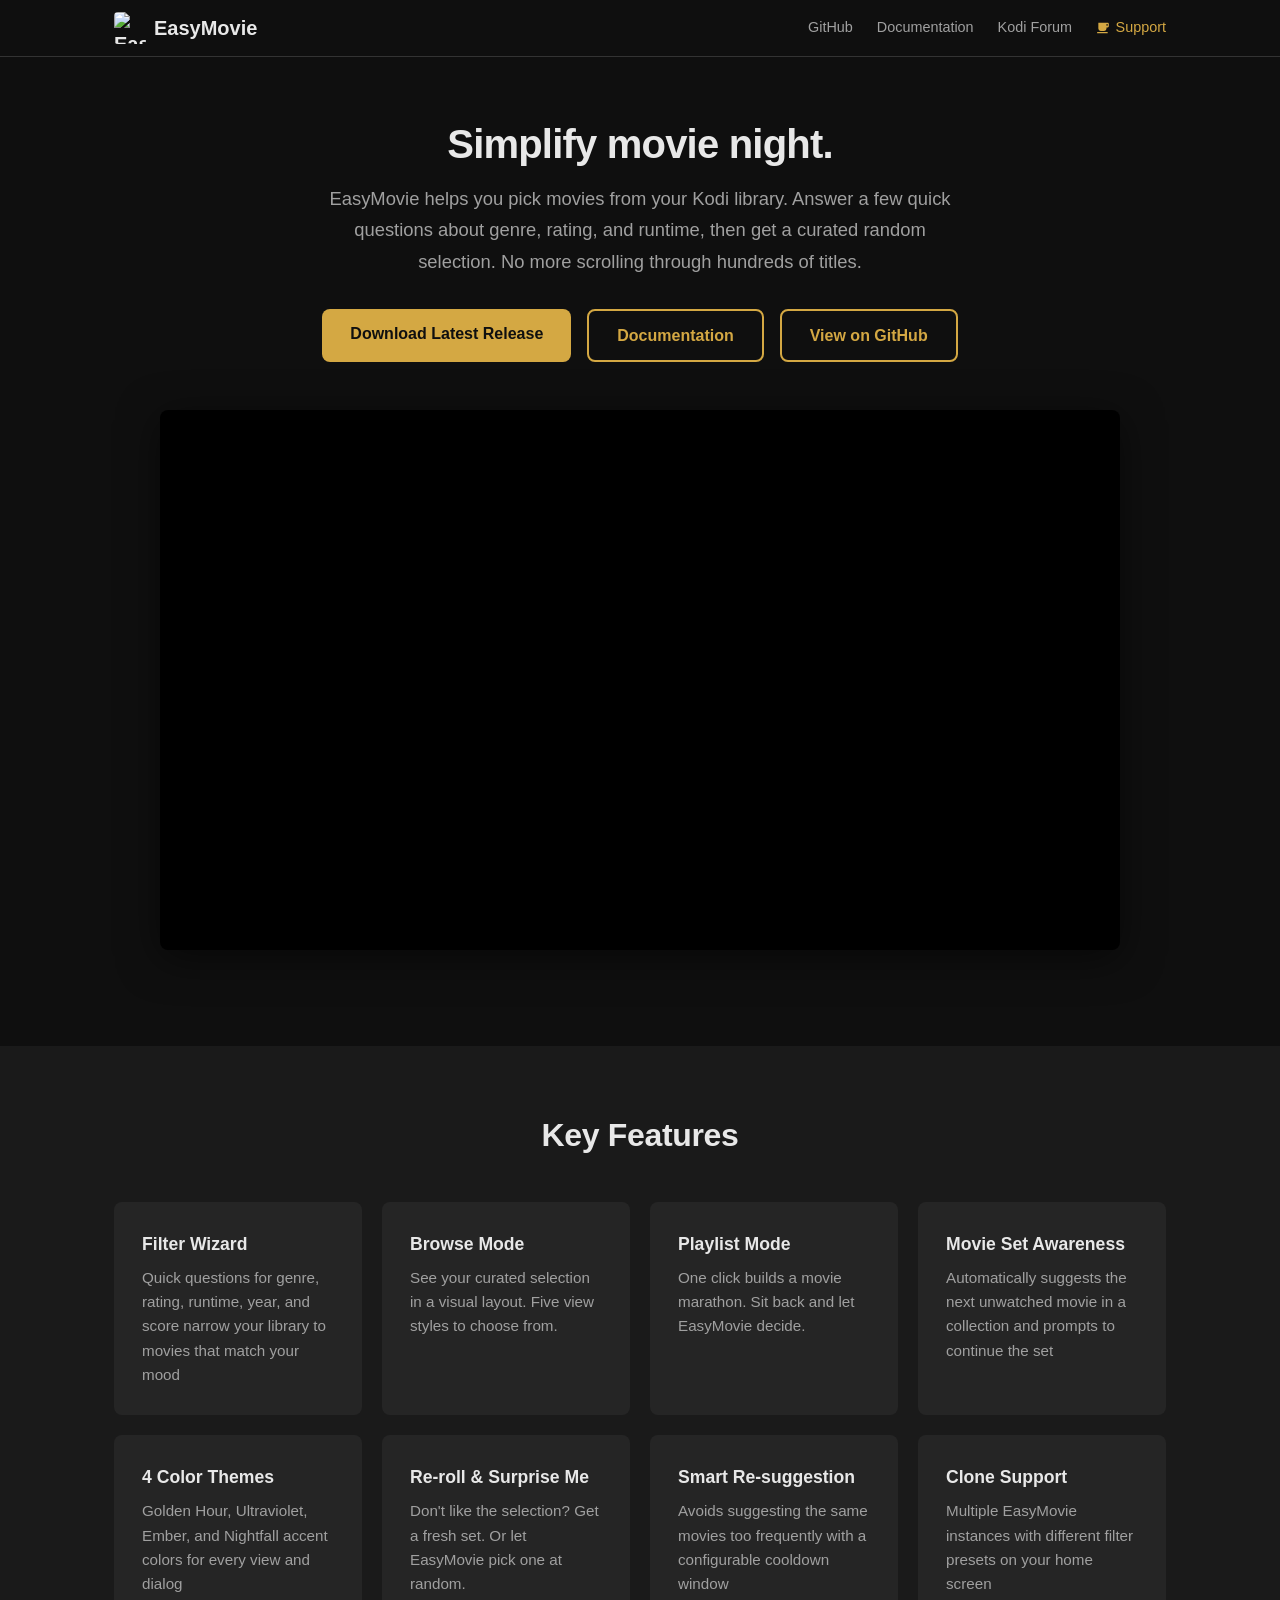
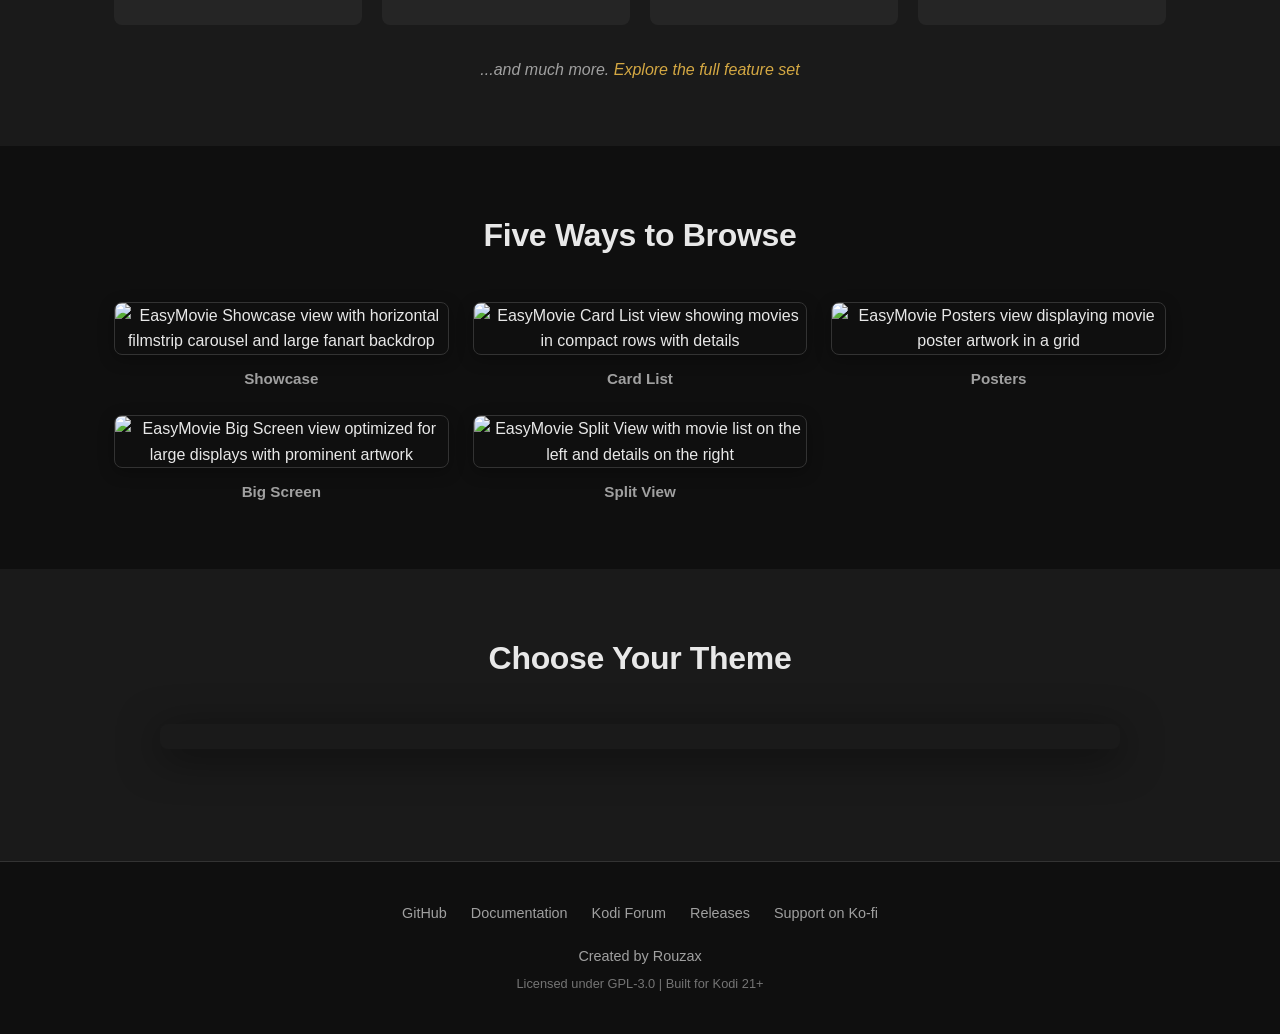
==== commit 3a936074: "docs: add Ko-fi support links Adds a Ko-fi link on every surface a user lands on: the GitHub Sponsor" ====
--- a/site/index.html
+++ b/site/index.html
@@ -20,6 +20,10 @@
             <a href="https://github.com/Rouzax/script.easymovie" target="_blank" rel="noopener noreferrer">GitHub</a>
             <a href="docs/">Documentation</a>
             <a href="https://forum.kodi.tv/showthread.php?tid=385063" target="_blank" rel="noopener noreferrer">Kodi Forum</a>
+            <a href="https://ko-fi.com/O0W221GBUG" class="nav-support" target="_blank" rel="noopener noreferrer">
+                <svg width="14" height="14" viewBox="0 0 24 24" fill="currentColor" aria-hidden="true"><path d="M2,21H20V19H2M20,8H18V5H20M20,3H4V13A4,4 0 0,0 8,17H14A4,4 0 0,0 18,13V11H20A2,2 0 0,0 22,9V5C22,3.89 21.1,3 20,3Z"/></svg>
+                Support
+            </a>
         </nav>
     </div>
 </header>
@@ -158,6 +162,7 @@
             <a href="docs/">Documentation</a>
             <a href="https://forum.kodi.tv/showthread.php?tid=385063" target="_blank" rel="noopener noreferrer">Kodi Forum</a>
             <a href="https://github.com/Rouzax/script.easymovie/releases" target="_blank" rel="noopener noreferrer">Releases</a>
+            <a href="https://ko-fi.com/O0W221GBUG" target="_blank" rel="noopener noreferrer">Support on Ko-fi</a>
         </nav>
         <p class="footer-author">Created by Rouzax</p>
         <p class="footer-meta">Licensed under GPL-3.0 | Built for Kodi 21+</p>
--- a/site/style.css
+++ b/site/style.css
@@ -100,6 +100,17 @@
     color: var(--accent);
 }
 
+.site-header nav a.nav-support {
+    display: inline-flex;
+    align-items: center;
+    gap: 0.35rem;
+    color: var(--accent);
+}
+
+.site-header nav a.nav-support:hover {
+    color: var(--accent-hover);
+}
+
 /* -- Hero --------------------------------------------------- */
 
 .hero {
@@ -181,9 +192,11 @@
 .flow-container {
     position: relative;
     width: 100%;
+    aspect-ratio: 16 / 9;
     border-radius: var(--radius);
     overflow: hidden;
     box-shadow: 0 8px 40px rgba(0, 0, 0, 0.5);
+    background: #000;
 }
 
 .flow-image {
@@ -191,13 +204,10 @@
     top: 0;
     left: 0;
     width: 100%;
-    height: auto;
+    height: 100%;
+    object-fit: contain;
     opacity: 0;
     animation: flow8 21s infinite;
-}
-
-.flow-image:first-child {
-    position: relative;
 }
 
 .flow-1 { animation-delay: 0s; }
